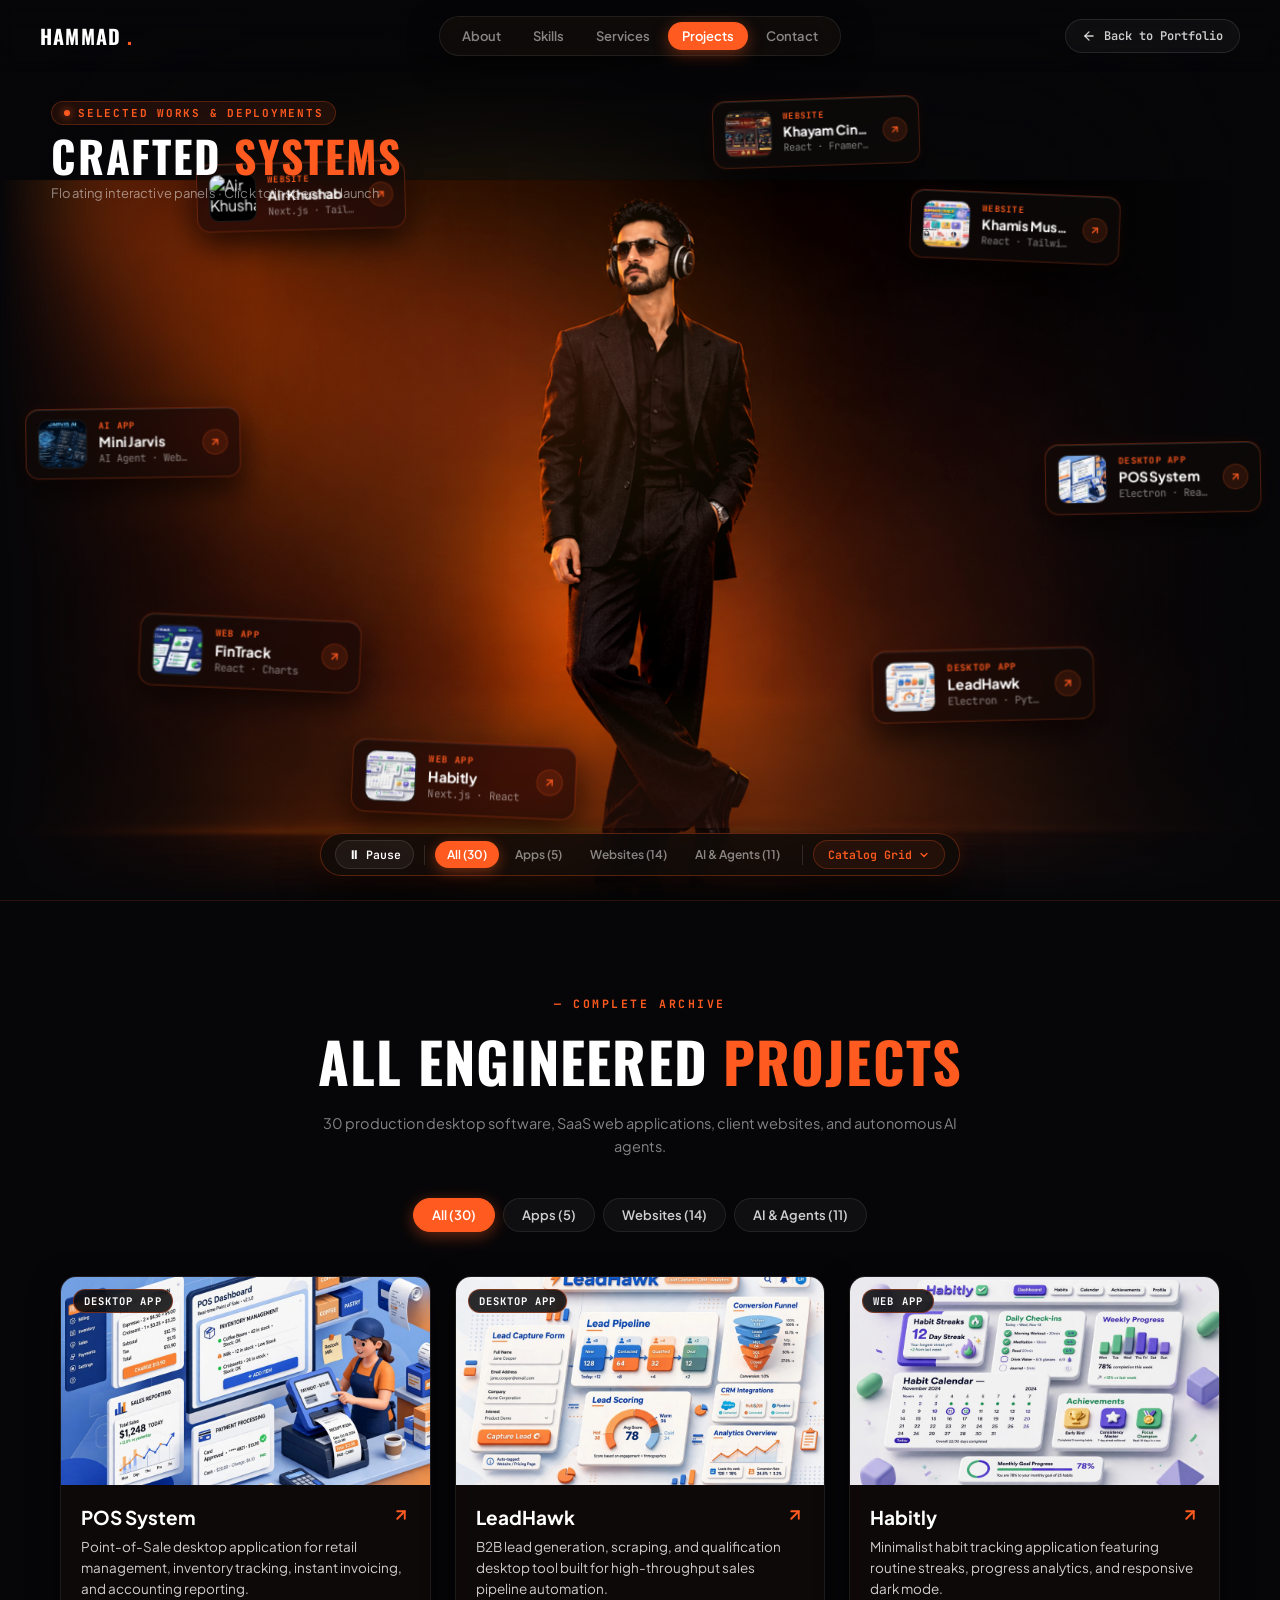
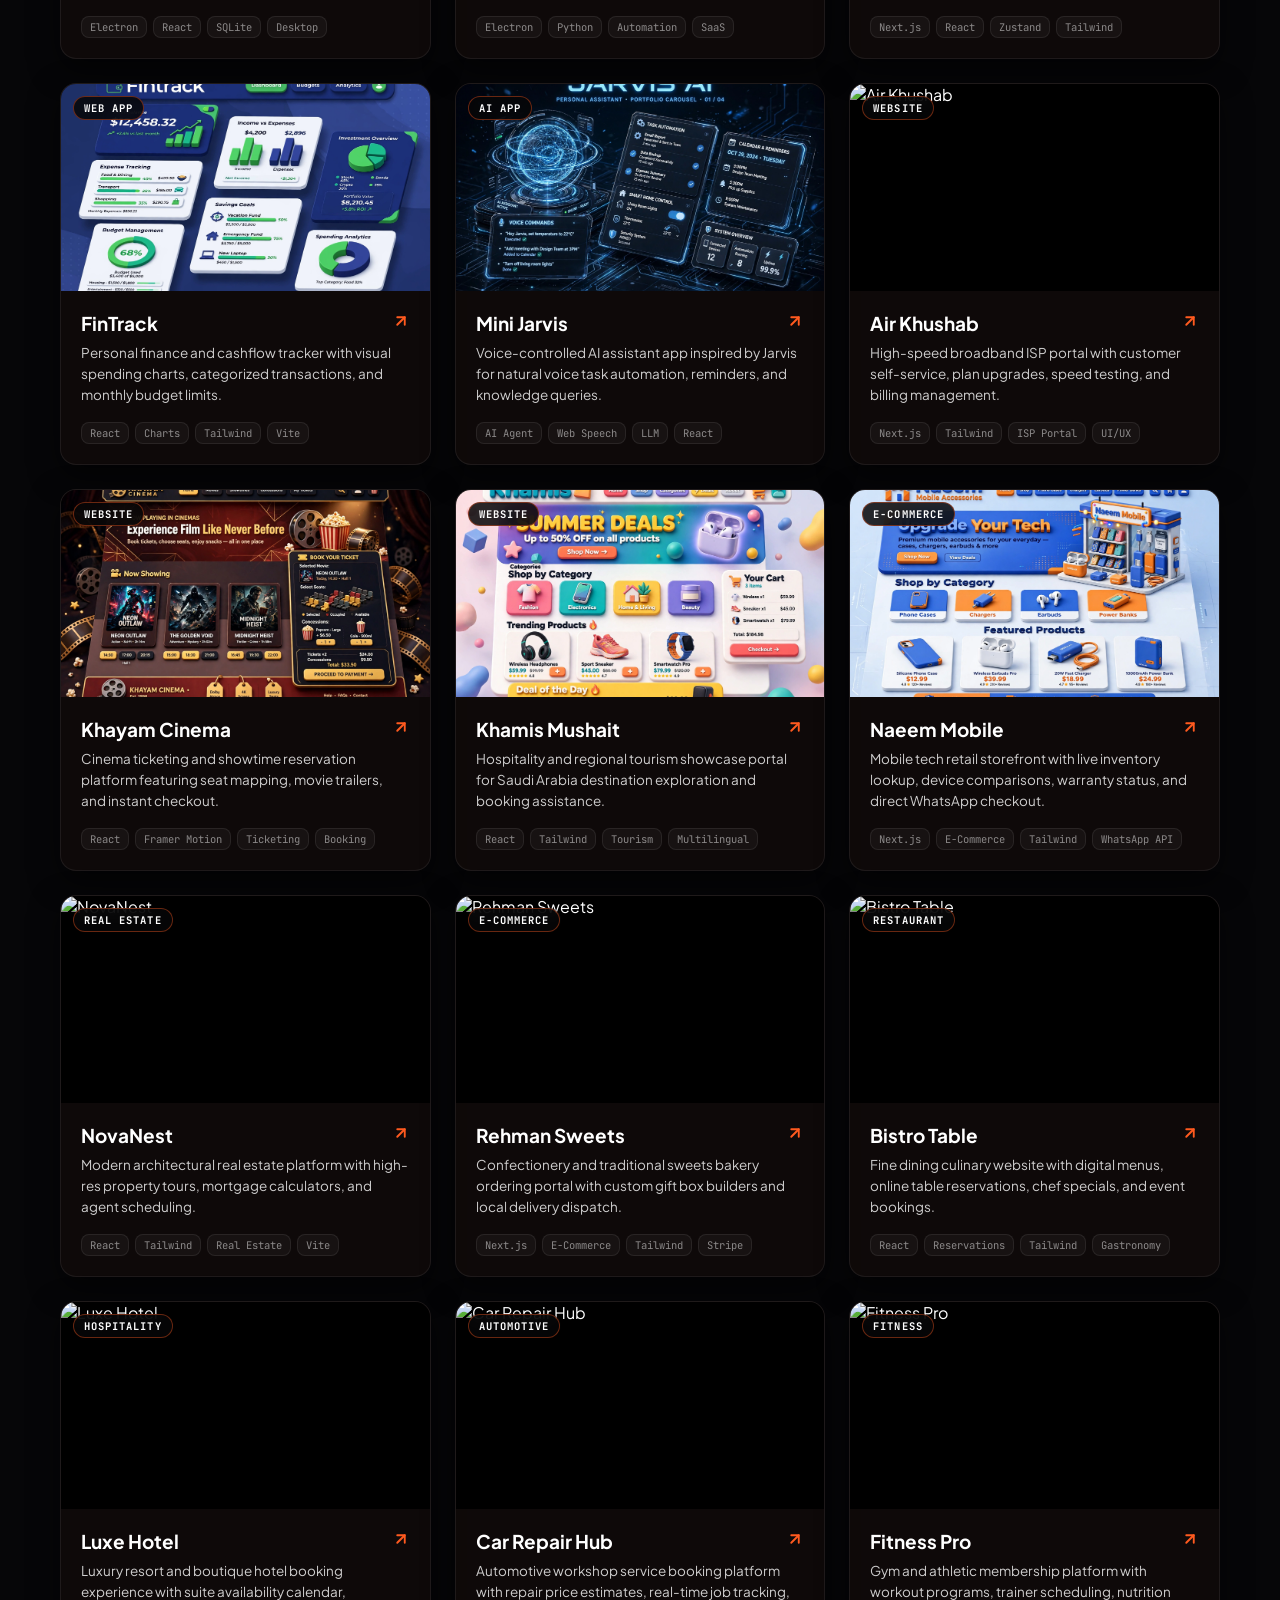
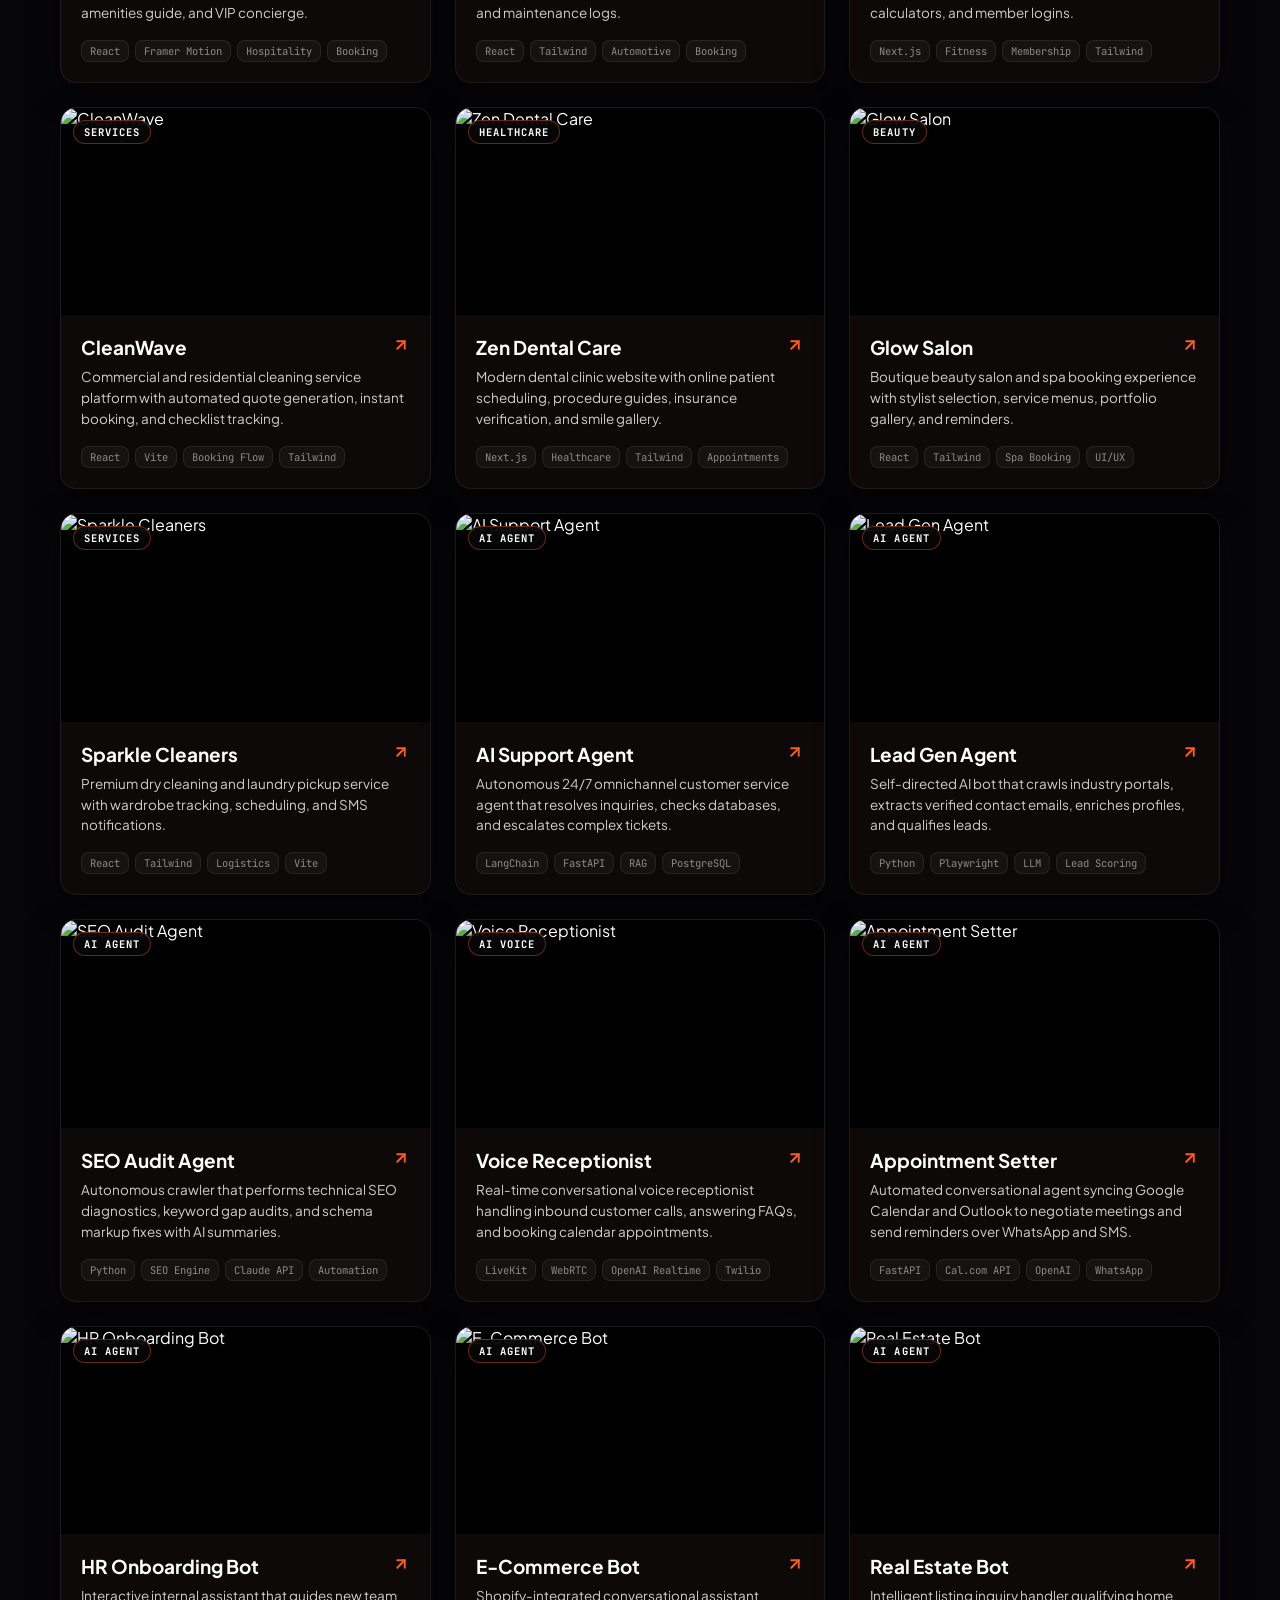
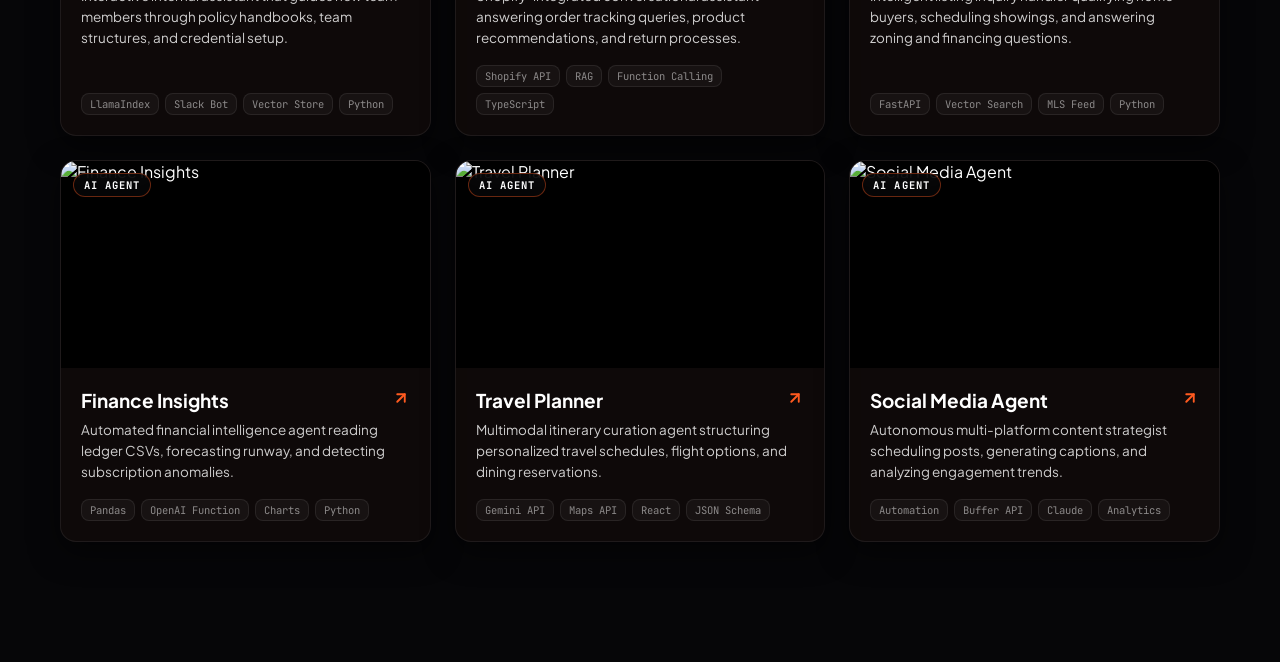
==== projects.html @ 84cc613d "Update project" ====
<!DOCTYPE html>
<html lang="en">
<head>
  <meta charset="utf-8" />
  <meta name="viewport" content="width=device-width, initial-scale=1, viewport-fit=cover" />
  <title>Projects — Hammad Ahmad | Cinematic Showcase</title>
  <meta name="description" content="Explore Hammad Ahmad's software applications, SaaS platforms, and autonomous AI agents orbiting around him in a cinematic interactive space." />
  <meta name="theme-color" content="#060608" />

  <!-- Google Fonts: Oswald (Display), Plus Jakarta Sans (Body), JetBrains Mono (Code/Badges) -->
  <link rel="preconnect" href="https://fonts.googleapis.com" />
  <link rel="preconnect" href="https://fonts.gstatic.com" crossorigin />
  <link href="https://fonts.googleapis.com/css2?family=Oswald:wght@500;600;700&family=Plus+Jakarta+Sans:wght@400;500;600;700&family=JetBrains+Mono:wght@500;600;700&display=swap" rel="stylesheet" />

  <!-- Dedicated Stylesheet -->
  <link rel="stylesheet" href="css/projects-gallery.css" />
</head>
<body>

  <!-- Top Glassmorphic Navigation Bar -->
  <header class="gallery-header" id="site-header">
    <div class="gallery-brand">
      <a href="index.html#hero" class="brand-link">
        Hammad<em>.</em>
      </a>
    </div>

    <nav class="gallery-nav" aria-label="Main Navigation">
      <a href="index.html#about" class="nav-link">About</a>
      <a href="index.html#skills" class="nav-link">Skills</a>
      <a href="index.html#services" class="nav-link">Services</a>
      <a href="projects.html" class="nav-link active">Projects</a>
      <a href="index.html#contact" class="nav-link">Contact</a>
    </nav>

    <div class="header-cta">
      <a href="index.html" class="back-btn">
        <svg width="14" height="14" viewBox="0 0 24 24" fill="none" stroke="currentColor" stroke-width="2.2" stroke-linecap="round" stroke-linejoin="round" aria-hidden="true"><line x1="19" y1="12" x2="5" y2="12"></line><polyline points="12 19 5 12 12 5"></polyline></svg>
        <span>Back to Portfolio</span>
      </a>
    </div>
  </header>

  <!-- ══════════════════════════════════════════════════════════════
       MAIN CINEMATIC HERO: HAMMAD PORTRAIT BACKGROUND & FLOATING GLASS PANELS
       ══════════════════════════════════════════════════════════════ -->
  <main class="cinematic-portrait-stage" id="portraitStage">

    <!-- FULL-PAGE HERO PORTRAIT BACKGROUND LAYER -->
    <div class="portrait-stage-bg" id="portraitStageBg">
      <img
        src="assets/portrait-full.png"
        alt="Hammad Ahmad — Software Engineer & AI Architect"
        class="hero-bg-portrait"
        id="heroBgPortrait"
      />
      <!-- Atmospheric Lighting Layers -->
      <div class="portrait-ambient-glow" aria-hidden="true"></div>
      <div class="portrait-horizon-light" aria-hidden="true"></div>
      <div class="portrait-vignette-edges" aria-hidden="true"></div>
    </div>

    <!-- Minimalist Overhead Title Badge (Framing the upper left, never blocking portrait) -->
    <div class="stage-overlay-title">
      <div class="hero-chip">
        <span class="chip-dot"></span>
        <span>Selected Works &amp; Deployments</span>
      </div>
      <h1 class="hero-main-title">Crafted <em>Systems</em></h1>
      <p class="hero-micro-text">Floating interactive panels · Click to inspect or launch</p>
    </div>

    <!-- FLOATING FUTURISTIC GLASS PANELS FIELD (Positioned around Hammad) -->
    <div class="floating-glass-panels-field" id="panelsField">
      <!-- Injected and orchestrated dynamically by js/projects-gallery.js -->
    </div>

    <!-- Floating Futuristic Bottom Dock Controls -->
    <div class="gallery-dock" role="toolbar" aria-label="Projects showcase controls">
      <!-- Pause / Resume Float Motion -->
      <button class="dock-btn" id="btnPause" type="button" aria-label="Toggle floating animation">
        <span class="dock-btn-icon" id="pauseIcon" aria-hidden="true">⏸</span>
        <span class="dock-btn-label" id="pauseText">Pause</span>
      </button>

      <div class="dock-divider" aria-hidden="true"></div>

      <!-- Category Filter Tabs -->
      <div class="dock-filters" role="tablist">
        <button class="filter-pill active" data-filter="all" role="tab">All (30)</button>
        <button class="filter-pill" data-filter="apps" role="tab">Apps (5)</button>
        <button class="filter-pill" data-filter="web" role="tab">Websites (14)</button>
        <button class="filter-pill" data-filter="ai" role="tab">AI &amp; Agents (11)</button>
      </div>

      <div class="dock-divider" aria-hidden="true"></div>

      <!-- Scroll to Full Archive Button -->
      <a href="#catalogGridSection" class="dock-link-btn" id="btnScrollCatalog" aria-label="View complete catalog">
        <span>Catalog Grid</span>
        <svg width="12" height="12" viewBox="0 0 24 24" fill="none" stroke="currentColor" stroke-width="2.5" stroke-linecap="round" stroke-linejoin="round" aria-hidden="true"><polyline points="6 9 12 15 18 9"></polyline></svg>
      </a>
    </div>

  </main>

  <!-- ══════════════════════════════════════════════════════════════
       COMPREHENSIVE CATALOG ARCHIVE (All 30 Projects Grid)
       ══════════════════════════════════════════════════════════════ -->
  <section class="catalog-grid-section" id="catalogGridSection">
    <div class="catalog-container">
      <div class="catalog-header-wrap">
        <span class="catalog-badge">— COMPLETE ARCHIVE</span>
        <h2 class="catalog-title">All Engineered <em>Projects</em></h2>
        <p class="catalog-sub">30 production desktop software, SaaS web applications, client websites, and autonomous AI agents.</p>
      </div>

      <!-- Quick Filter Pills for the Grid -->
      <div class="grid-filter-bar" role="tablist">
        <button class="grid-filter-pill active" data-grid-filter="all">All (30)</button>
        <button class="grid-filter-pill" data-grid-filter="apps">Apps (5)</button>
        <button class="grid-filter-pill" data-grid-filter="web">Websites (14)</button>
        <button class="grid-filter-pill" data-grid-filter="ai">AI &amp; Agents (11)</button>
      </div>

      <!-- Full 30 Projects Grid Container -->
      <div class="projects-grid" id="projectsGrid">
        <!-- Injected dynamically by js/projects-gallery.js -->
      </div>
    </div>
  </section>

  <!-- ══════════════════════════════════════════════════════════════
       PROJECT INSPECTION MODAL (Glassmorphic Deep View)
       ══════════════════════════════════════════════════════════════ -->
  <div class="project-modal-backdrop" id="modalBackdrop" role="dialog" aria-modal="true" aria-hidden="true">
    <div class="project-modal">
      <button class="modal-close-btn" id="modalClose" aria-label="Close modal">×</button>

      <div class="modal-img-wrap">
        <img src="" alt="" id="modalImg" class="modal-img" />
        <div class="modal-img-overlay"></div>
      </div>

      <div class="modal-body">
        <div class="modal-header-line">
          <span class="modal-tag" id="modalTag">Category</span>
          <div class="modal-tags-list" id="modalTagsList"></div>
        </div>

        <h3 class="modal-title" id="modalTitle">Project Name</h3>
        <p class="modal-desc" id="modalDesc">Detailed description of the project.</p>

        <div class="modal-actions">
          <a href="#" target="_blank" rel="noopener noreferrer" class="modal-link-cta" id="modalCta">
            <span>Launch Live Project</span>
            <svg width="15" height="15" viewBox="0 0 24 24" fill="none" stroke="currentColor" stroke-width="2.5" stroke-linecap="round" stroke-linejoin="round" aria-hidden="true"><line x1="7" y1="17" x2="17" y2="7"></line><polyline points="7 7 17 7 17 17"></polyline></svg>
          </a>
        </div>
      </div>
    </div>
  </div>

  <!-- Dedicated Gallery & Orbit Engine -->
  <script src="js/projects-gallery.js"></script>
</body>
</html>
---- css/projects-gallery.css ----
/* ==========================================================================
   HAMMAD AHMAD — DEDICATED PROJECTS PAGE
   Theme: Pitch Black (#060608) & Burnt Orange Accent (#ff5a1f)
   Hierarchy:
     1. HAMMAD PORTRAIT = MAIN FULL-PAGE CINEMATIC HERO SUBJECT
     2. FLOATING GLASS PANELS = SECONDARY FUTURISTIC UI ELEMENTS
   ========================================================================== */

:root {
  --bg-pitch: #060608;
  --bg-card: rgba(18, 12, 10, 0.72);
  --bg-glass-panel: rgba(14, 10, 8, 0.68);
  --bg-glass-panel-hover: rgba(26, 16, 12, 0.92);

  --accent-orange: #ff5a1f;
  --accent-amber: #f59e0b;
  --accent-glow: rgba(255, 90, 31, 0.4);
  --accent-glow-soft: rgba(255, 90, 31, 0.18);

  --text-primary: #ffffff;
  --text-secondary: rgba(255, 255, 255, 0.8);
  --text-dim: rgba(255, 255, 255, 0.5);

  --font-display: 'Oswald', -apple-system, BlinkMacSystemFont, sans-serif;
  --font-body: 'Plus Jakarta Sans', -apple-system, BlinkMacSystemFont, sans-serif;
  --font-mono: 'JetBrains Mono', monospace;

  --border-glass: rgba(255, 255, 255, 0.08);
  --border-panel: rgba(255, 90, 31, 0.28);
  --border-panel-glow: rgba(255, 90, 31, 0.85);

  --radius-sm: 8px;
  --radius-md: 12px;
  --radius-lg: 16px;
  --radius-pill: 999px;
}

* {
  margin: 0;
  padding: 0;
  box-sizing: border-box;
}

html {
  scroll-behavior: smooth;
  background-color: var(--bg-pitch);
  color: var(--text-primary);
  font-family: var(--font-body);
  -webkit-font-smoothing: antialiased;
}

body {
  width: 100%;
  min-height: 100vh;
  background-color: var(--bg-pitch);
  overflow-x: hidden;
  position: relative;
}

/* Custom Scrollbar */
::-webkit-scrollbar {
  width: 6px;
}
::-webkit-scrollbar-track {
  background: var(--bg-pitch);
}
::-webkit-scrollbar-thumb {
  background: rgba(255, 255, 255, 0.16);
  border-radius: 3px;
}
::-webkit-scrollbar-thumb:hover {
  background: var(--accent-orange);
}

/* ── Top Header Navigation ── */
.gallery-header {
  position: fixed;
  top: 0;
  left: 0;
  right: 0;
  z-index: 100;
  display: grid;
  grid-template-columns: 1fr auto 1fr;
  align-items: center;
  padding: 16px clamp(16px, 4vw, 40px);
  pointer-events: none;
  background: linear-gradient(to bottom, rgba(6, 6, 8, 0.8) 0%, transparent 100%);
  backdrop-filter: blur(8px);
}

.gallery-brand {
  pointer-events: auto;
}

.brand-link {
  font-family: var(--font-display);
  font-size: 20px;
  font-weight: 700;
  letter-spacing: 0.06em;
  text-transform: uppercase;
  color: var(--text-primary);
  text-decoration: none;
  display: inline-flex;
  align-items: center;
  gap: 6px;
  transition: opacity 0.2s ease;
}

.brand-link:hover {
  opacity: 0.85;
}

.brand-link em {
  font-style: normal;
  color: var(--accent-orange);
}

.gallery-nav {
  pointer-events: auto;
  display: inline-flex;
  align-items: center;
  gap: 4px;
  background: rgba(18, 14, 12, 0.72);
  border: 1px solid rgba(255, 255, 255, 0.08);
  border-radius: var(--radius-pill);
  padding: 5px 8px;
  box-shadow: 0 8px 30px rgba(0, 0, 0, 0.5);
  backdrop-filter: blur(14px);
}

.nav-link {
  font-family: var(--font-body);
  font-size: 13px;
  font-weight: 600;
  color: var(--text-dim);
  text-decoration: none;
  padding: 6px 14px;
  border-radius: var(--radius-pill);
  transition: all 0.25s ease;
}

.nav-link:hover {
  color: var(--text-primary);
}

.nav-link.active {
  background: var(--accent-orange);
  color: #ffffff;
  box-shadow: 0 4px 16px rgba(255, 90, 31, 0.4);
}

.header-cta {
  pointer-events: auto;
  display: flex;
  justify-content: flex-end;
}

.back-btn {
  display: inline-flex;
  align-items: center;
  gap: 8px;
  font-family: var(--font-mono);
  font-size: 12px;
  font-weight: 600;
  color: var(--text-secondary);
  text-decoration: none;
  background: rgba(255, 255, 255, 0.04);
  border: 1px solid rgba(255, 255, 255, 0.1);
  padding: 8px 16px;
  border-radius: var(--radius-pill);
  backdrop-filter: blur(10px);
  transition: all 0.25s ease;
}

.back-btn:hover {
  color: #fff;
  border-color: var(--accent-orange);
  background: rgba(255, 90, 31, 0.12);
  box-shadow: 0 0 16px rgba(255, 90, 31, 0.25);
}

/* ==========================================================================
   1. MAIN CINEMATIC HERO STAGE
   ========================================================================== */
.cinematic-portrait-stage {
  position: relative;
  width: 100%;
  height: 100vh;
  min-height: 720px;
  max-height: 1080px;
  overflow: hidden;
  background-color: var(--bg-pitch);
  display: flex;
  align-items: center;
  justify-content: center;
  perspective: 1200px;
}

/* ── Full-Page Hero Portrait Background Layer ── */
.portrait-stage-bg {
  position: absolute;
  inset: 0;
  z-index: 1;
  pointer-events: none;
  display: flex;
  align-items: center;
  justify-content: center;
}

.hero-bg-portrait {
  width: 100%;
  height: 100%;
  object-fit: contain;
  object-position: center bottom;
  display: block;
  filter: contrast(1.08) brightness(1.02);
  transform: translateZ(0);
  transition: transform 0.4s ease-out;
  user-select: none;
  -webkit-user-drag: none;
}

/* ── Atmospheric Rim Lighting & Ambient Atmosphere ── */
.portrait-ambient-glow {
  position: absolute;
  top: 40%;
  left: 36%;
  width: min(850px, 60vw);
  height: min(650px, 60vh);
  transform: translate(-50%, -50%);
  background: radial-gradient(ellipse at center, rgba(255, 90, 31, 0.24) 0%, rgba(245, 158, 11, 0.08) 45%, transparent 75%);
  pointer-events: none;
  z-index: 2;
  filter: blur(40px);
}

.portrait-horizon-light {
  position: absolute;
  bottom: 8%;
  left: 0;
  right: 0;
  height: 140px;
  background: radial-gradient(ellipse at 50% 100%, rgba(255, 90, 31, 0.25) 0%, rgba(245, 158, 11, 0.05) 50%, transparent 75%);
  pointer-events: none;
  z-index: 2;
}

.portrait-vignette-edges {
  position: absolute;
  inset: 0;
  /* Seamless feathered fade along outer edges into pure black */
  background:
    linear-gradient(to right, #060608 0%, rgba(6, 6, 8, 0.2) 20%, transparent 40%, transparent 60%, rgba(6, 6, 8, 0.2) 80%, #060608 100%),
    linear-gradient(to bottom, rgba(6, 6, 8, 0.8) 0%, transparent 18%, transparent 78%, #060608 100%);
  pointer-events: none;
  z-index: 3;
}

/* ── Subtle Upper Overlay Title (Framed neatly in upper left) ── */
.stage-overlay-title {
  position: absolute;
  top: clamp(80px, 11vh, 105px);
  left: clamp(24px, 4vw, 60px);
  z-index: 15;
  pointer-events: none;
  max-width: 420px;
}

.hero-chip {
  display: inline-flex;
  align-items: center;
  gap: 8px;
  font-family: var(--font-mono);
  font-size: 11px;
  font-weight: 700;
  letter-spacing: 0.16em;
  text-transform: uppercase;
  color: var(--accent-orange);
  background: rgba(255, 90, 31, 0.1);
  border: 1px solid rgba(255, 90, 31, 0.24);
  padding: 4px 12px;
  border-radius: var(--radius-pill);
  margin-bottom: 8px;
}

.chip-dot {
  width: 6px;
  height: 6px;
  border-radius: 50%;
  background-color: var(--accent-orange);
  box-shadow: 0 0 8px var(--accent-orange);
  animation: pulse-dot 2s infinite ease-in-out;
}

@keyframes pulse-dot {
  0%, 100% { opacity: 1; transform: scale(1); }
  50% { opacity: 0.4; transform: scale(0.75); }
}

.hero-main-title {
  font-family: var(--font-display);
  font-size: clamp(28px, 3.4vw, 44px);
  font-weight: 700;
  letter-spacing: 0.04em;
  text-transform: uppercase;
  color: #ffffff;
  line-height: 1.05;
}

.hero-main-title em {
  font-style: normal;
  color: var(--accent-orange);
}

.hero-micro-text {
  font-family: var(--font-body);
  font-size: 13px;
  color: var(--text-dim);
  margin-top: 6px;
  letter-spacing: 0.01em;
}

/* ==========================================================================
   2. FLOATING FUTURISTIC GLASS PANELS FIELD
   ========================================================================== */
.floating-glass-panels-field {
  position: absolute;
  inset: 0;
  z-index: 10;
  pointer-events: none; /* individual panels have pointer-events: auto */
}

/* ── Individual Floating Futuristic Glass Panel ── */
.floating-glass-panel {
  position: absolute;
  pointer-events: auto;
  width: clamp(220px, 17vw, 270px);
  min-height: 72px;
  background: var(--bg-glass-panel);
  backdrop-filter: blur(14px) saturate(180%);
  -webkit-backdrop-filter: blur(14px) saturate(180%);
  border: 1px solid var(--border-panel);
  border-radius: 14px;
  padding: 9px 12px;
  display: flex;
  align-items: center;
  gap: 12px;
  cursor: pointer;
  text-decoration: none;
  color: inherit;
  box-shadow:
    0 12px 32px rgba(0, 0, 0, 0.7),
    0 0 16px rgba(255, 90, 31, 0.08),
    inset 0 1px 0 rgba(255, 255, 255, 0.1);
  transform-origin: center center;
  will-change: transform, opacity, box-shadow;
  transition:
    border-color 0.3s ease,
    box-shadow 0.3s ease,
    background-color 0.3s ease;
}

/* Panel Hover State */
.floating-glass-panel:hover,
.floating-glass-panel.is-active-inspect {
  background: var(--bg-glass-panel-hover);
  border-color: var(--border-panel-glow);
  box-shadow:
    0 18px 45px rgba(0, 0, 0, 0.85),
    0 0 28px rgba(255, 90, 31, 0.4),
    inset 0 1px 0 rgba(255, 255, 255, 0.2);
  z-index: 60 !important;
}

/* Mini Thumbnail Preview */
.panel-thumb-wrap {
  width: 50px;
  height: 50px;
  border-radius: 10px;
  overflow: hidden;
  flex-shrink: 0;
  background: #000000;
  border: 1px solid rgba(255, 255, 255, 0.1);
  position: relative;
}

.panel-thumb-img {
  width: 100%;
  height: 100%;
  object-fit: cover;
  display: block;
  transition: transform 0.35s ease;
}

.floating-glass-panel:hover .panel-thumb-img {
  transform: scale(1.08);
}

/* Panel Text Details */
.panel-details {
  flex: 1;
  min-width: 0;
  display: flex;
  flex-direction: column;
  gap: 2px;
}

.panel-cat-badge {
  font-family: var(--font-mono);
  font-size: 9px;
  font-weight: 700;
  letter-spacing: 0.14em;
  text-transform: uppercase;
  color: var(--accent-orange);
  line-height: 1.1;
}

.panel-title {
  font-family: var(--font-body);
  font-size: 14px;
  font-weight: 700;
  color: #ffffff;
  letter-spacing: -0.01em;
  white-space: nowrap;
  overflow: hidden;
  text-overflow: ellipsis;
  line-height: 1.25;
}

.panel-snippet {
  font-family: var(--font-mono);
  font-size: 10.5px;
  color: var(--text-dim);
  white-space: nowrap;
  overflow: hidden;
  text-overflow: ellipsis;
  line-height: 1.2;
}

/* Panel Launch Arrow */
.panel-arrow-btn {
  width: 26px;
  height: 26px;
  border-radius: 50%;
  background: rgba(255, 90, 31, 0.12);
  border: 1px solid rgba(255, 90, 31, 0.22);
  display: flex;
  align-items: center;
  justify-content: center;
  color: var(--accent-orange);
  flex-shrink: 0;
  transition: all 0.25s ease;
}

.floating-glass-panel:hover .panel-arrow-btn {
  background: var(--accent-orange);
  color: #ffffff;
  border-color: var(--accent-orange);
  transform: translate(2px, -2px);
  box-shadow: 0 0 10px rgba(255, 90, 31, 0.5);
}

/* ==========================================================================
   3. FLOATING FUTURISTIC BOTTOM DOCK
   ========================================================================== */
.gallery-dock {
  position: absolute;
  bottom: 24px;
  left: 50%;
  transform: translateX(-50%);
  z-index: 40;
  display: flex;
  align-items: center;
  gap: 10px;
  padding: 6px 14px;
  background: rgba(16, 11, 9, 0.82);
  border: 1px solid rgba(255, 90, 31, 0.3);
  border-radius: var(--radius-pill);
  box-shadow:
    0 16px 40px rgba(0, 0, 0, 0.8),
    0 0 20px rgba(255, 90, 31, 0.15);
  backdrop-filter: blur(18px);
  -webkit-backdrop-filter: blur(18px);
  max-width: 95vw;
}

.dock-btn {
  display: inline-flex;
  align-items: center;
  gap: 6px;
  background: rgba(255, 255, 255, 0.05);
  border: 1px solid rgba(255, 255, 255, 0.1);
  color: var(--text-primary);
  font-family: var(--font-mono);
  font-size: 11.5px;
  font-weight: 600;
  padding: 6px 12px;
  border-radius: var(--radius-pill);
  cursor: pointer;
  transition: all 0.2s ease;
}

.dock-btn:hover {
  background: rgba(255, 90, 31, 0.15);
  border-color: var(--accent-orange);
  color: #fff;
}

.dock-btn-icon {
  font-size: 12px;
  line-height: 1;
}

.dock-divider {
  width: 1px;
  height: 20px;
  background: rgba(255, 255, 255, 0.12);
}

.dock-filters {
  display: flex;
  align-items: center;
  gap: 4px;
}

.filter-pill {
  font-family: var(--font-body);
  font-size: 12px;
  font-weight: 600;
  color: var(--text-dim);
  background: transparent;
  border: none;
  padding: 6px 12px;
  border-radius: var(--radius-pill);
  cursor: pointer;
  transition: all 0.2s ease;
  white-space: nowrap;
}

.filter-pill:hover {
  color: #fff;
}

.filter-pill.active {
  background: var(--accent-orange);
  color: #fff;
  box-shadow: 0 4px 14px rgba(255, 90, 31, 0.4);
}

.dock-link-btn {
  display: inline-flex;
  align-items: center;
  gap: 6px;
  font-family: var(--font-mono);
  font-size: 11.5px;
  font-weight: 600;
  color: var(--accent-orange);
  text-decoration: none;
  background: rgba(255, 90, 31, 0.08);
  border: 1px solid rgba(255, 90, 31, 0.25);
  padding: 6px 14px;
  border-radius: var(--radius-pill);
  transition: all 0.2s ease;
  white-space: nowrap;
}

.dock-link-btn:hover {
  background: var(--accent-orange);
  color: #ffffff;
  box-shadow: 0 0 16px rgba(255, 90, 31, 0.4);
}

/* ==========================================================================
   4. COMPREHENSIVE CATALOG ARCHIVE (All 30 Projects Grid)
   ========================================================================== */
.catalog-grid-section {
  position: relative;
  width: 100%;
  background: #060608;
  padding: 90px clamp(16px, 5vw, 60px) 120px;
  border-top: 1px solid rgba(255, 90, 31, 0.15);
  z-index: 5;
}

.catalog-container {
  max-width: 1380px;
  margin: 0 auto;
}

.catalog-header-wrap {
  text-align: center;
  margin-bottom: 40px;
}

.catalog-badge {
  font-family: var(--font-mono);
  font-size: 11.5px;
  font-weight: 700;
  letter-spacing: 0.22em;
  text-transform: uppercase;
  color: var(--accent-orange);
  display: inline-block;
  margin-bottom: 8px;
}

.catalog-title {
  font-family: var(--font-display);
  font-size: clamp(34px, 4.5vw, 56px);
  font-weight: 700;
  letter-spacing: 0.02em;
  text-transform: uppercase;
  color: #fff;
}

.catalog-title em {
  font-style: normal;
  color: var(--accent-orange);
}

.catalog-sub {
  font-family: var(--font-body);
  font-size: 14.5px;
  color: var(--text-dim);
  max-width: 640px;
  margin: 10px auto 0;
  line-height: 1.6;
}

/* Grid Filter Bar */
.grid-filter-bar {
  display: flex;
  justify-content: center;
  align-items: center;
  gap: 8px;
  margin-bottom: 44px;
  flex-wrap: wrap;
}

.grid-filter-pill {
  font-family: var(--font-body);
  font-size: 13px;
  font-weight: 600;
  color: var(--text-secondary);
  background: rgba(255, 255, 255, 0.04);
  border: 1px solid rgba(255, 255, 255, 0.08);
  padding: 8px 18px;
  border-radius: var(--radius-pill);
  cursor: pointer;
  transition: all 0.2s ease;
}

.grid-filter-pill:hover {
  color: #fff;
  border-color: rgba(255, 90, 31, 0.35);
  background: rgba(255, 90, 31, 0.08);
}

.grid-filter-pill.active {
  background: var(--accent-orange);
  color: #fff;
  border-color: var(--accent-orange);
  box-shadow: 0 4px 16px rgba(255, 90, 31, 0.4);
}

/* ── 30 Projects Grid Container ── */
.projects-grid {
  display: grid;
  grid-template-columns: repeat(auto-fill, minmax(320px, 1fr));
  gap: 24px;
}

/* Grid Item Card */
.grid-item-card {
  background: var(--bg-card);
  border: 1px solid rgba(255, 255, 255, 0.07);
  border-radius: var(--radius-lg);
  overflow: hidden;
  display: flex;
  flex-direction: column;
  transition: all 0.3s cubic-bezier(0.16, 1, 0.3, 1);
  box-shadow: 0 10px 30px rgba(0, 0, 0, 0.5);
  cursor: pointer;
}

.grid-item-card:hover {
  transform: translateY(-6px);
  border-color: var(--accent-orange);
  box-shadow: 0 18px 45px rgba(0, 0, 0, 0.7), 0 0 25px rgba(255, 90, 31, 0.2);
}

.card-img-wrap {
  width: 100%;
  aspect-ratio: 16 / 9;
  position: relative;
  overflow: hidden;
  background: #000;
}

.card-img {
  width: 100%;
  height: 100%;
  object-fit: cover;
  display: block;
  transition: transform 0.4s ease;
}

.grid-item-card:hover .card-img {
  transform: scale(1.05);
}

.card-overlay-badge {
  position: absolute;
  top: 12px;
  left: 12px;
  font-family: var(--font-mono);
  font-size: 10.5px;
  font-weight: 700;
  letter-spacing: 0.1em;
  text-transform: uppercase;
  color: #fff;
  background: rgba(6, 6, 8, 0.85);
  border: 1px solid rgba(255, 90, 31, 0.4);
  padding: 4px 10px;
  border-radius: var(--radius-pill);
  backdrop-filter: blur(8px);
}

.card-content {
  padding: 20px;
  display: flex;
  flex-direction: column;
  flex: 1;
}

.card-title-line {
  display: flex;
  align-items: center;
  justify-content: space-between;
  gap: 12px;
  margin-bottom: 8px;
}

.card-title {
  font-family: var(--font-body);
  font-size: 19px;
  font-weight: 700;
  color: #fff;
}

.card-arrow-icon {
  color: var(--accent-orange);
  transition: transform 0.2s ease;
  flex-shrink: 0;
}

.grid-item-card:hover .card-arrow-icon {
  transform: translate(3px, -3px);
}

.card-desc {
  font-family: var(--font-body);
  font-size: 13.5px;
  line-height: 1.55;
  color: var(--text-secondary);
  margin-bottom: 16px;
  flex: 1;
}

.card-tags {
  display: flex;
  flex-wrap: wrap;
  gap: 6px;
  margin-top: auto;
}

.card-tag {
  font-family: var(--font-mono);
  font-size: 10.5px;
  color: var(--text-dim);
  background: rgba(255, 255, 255, 0.04);
  border: 1px solid rgba(255, 255, 255, 0.08);
  padding: 3px 8px;
  border-radius: var(--radius-sm);
}

/* ==========================================================================
   5. PROJECT INSPECTION MODAL
   ========================================================================== */
.project-modal-backdrop {
  position: fixed;
  inset: 0;
  background: rgba(6, 6, 8, 0.85);
  backdrop-filter: blur(16px);
  -webkit-backdrop-filter: blur(16px);
  z-index: 200;
  display: flex;
  align-items: center;
  justify-content: center;
  padding: 20px;
  opacity: 0;
  pointer-events: none;
  transition: opacity 0.3s ease;
}

.project-modal-backdrop.is-open {
  opacity: 1;
  pointer-events: auto;
}

.project-modal {
  position: relative;
  background: rgba(20, 14, 11, 0.95);
  border: 1px solid var(--border-panel);
  border-radius: var(--radius-lg);
  max-width: 620px;
  width: 100%;
  max-height: 90vh;
  overflow-y: auto;
  box-shadow: 0 24px 60px rgba(0, 0, 0, 0.9), 0 0 40px rgba(255, 90, 31, 0.25);
  transform: scale(0.94);
  transition: transform 0.3s cubic-bezier(0.16, 1, 0.3, 1);
}

.project-modal-backdrop.is-open .project-modal {
  transform: scale(1);
}

.modal-close-btn {
  position: absolute;
  top: 14px;
  right: 14px;
  width: 32px;
  height: 32px;
  border-radius: 50%;
  background: rgba(255, 255, 255, 0.08);
  border: 1px solid rgba(255, 255, 255, 0.12);
  color: #fff;
  font-size: 20px;
  display: flex;
  align-items: center;
  justify-content: center;
  cursor: pointer;
  z-index: 10;
  transition: all 0.2s ease;
}

.modal-close-btn:hover {
  background: var(--accent-orange);
  border-color: var(--accent-orange);
}

.modal-img-wrap {
  width: 100%;
  aspect-ratio: 16 / 9;
  position: relative;
  background: #000;
  overflow: hidden;
}

.modal-img {
  width: 100%;
  height: 100%;
  object-fit: cover;
}

.modal-img-overlay {
  position: absolute;
  inset: 0;
  background: linear-gradient(to top, rgba(20, 14, 11, 0.9) 0%, transparent 60%);
}

.modal-body {
  padding: 24px;
}

.modal-header-line {
  display: flex;
  align-items: center;
  justify-content: space-between;
  margin-bottom: 10px;
  flex-wrap: wrap;
  gap: 8px;
}

.modal-tag {
  font-family: var(--font-mono);
  font-size: 11px;
  font-weight: 700;
  letter-spacing: 0.14em;
  text-transform: uppercase;
  color: var(--accent-orange);
  background: rgba(255, 90, 31, 0.12);
  border: 1px solid rgba(255, 90, 31, 0.3);
  padding: 4px 10px;
  border-radius: var(--radius-pill);
}

.modal-tags-list {
  display: flex;
  gap: 6px;
  flex-wrap: wrap;
}

.modal-title {
  font-family: var(--font-display);
  font-size: 28px;
  font-weight: 700;
  text-transform: uppercase;
  letter-spacing: 0.02em;
  color: #fff;
  margin-bottom: 12px;
}

.modal-desc {
  font-family: var(--font-body);
  font-size: 14.5px;
  color: var(--text-secondary);
  line-height: 1.6;
  margin-bottom: 24px;
}

.modal-actions {
  display: flex;
  gap: 12px;
}

.modal-link-cta {
  display: inline-flex;
  align-items: center;
  gap: 8px;
  font-family: var(--font-mono);
  font-size: 13px;
  font-weight: 700;
  text-decoration: none;
  background: var(--accent-orange);
  color: #ffffff;
  padding: 12px 24px;
  border-radius: var(--radius-pill);
  box-shadow: 0 6px 20px rgba(255, 90, 31, 0.4);
  transition: all 0.25s ease;
}

.modal-link-cta:hover {
  background: #ff723f;
  transform: translateY(-2px);
  box-shadow: 0 10px 28px rgba(255, 90, 31, 0.6);
}

/* ==========================================================================
   6. RESPONSIVE DESIGN
   ========================================================================== */
@media (max-width: 1024px) {
  .stage-overlay-title {
    top: 75px;
    left: 20px;
    max-width: 320px;
  }
  .floating-glass-panel {
    width: 220px;
    padding: 8px 10px;
    gap: 10px;
  }
  .panel-thumb-wrap {
    width: 44px;
    height: 44px;
  }
  .panel-title {
    font-size: 13px;
  }
}

@media (max-width: 768px) {
  .gallery-header {
    grid-template-columns: 1fr auto;
    padding: 12px 16px;
  }
  .gallery-nav {
    display: none; /* Keep clean on small mobile */
  }
  .stage-overlay-title {
    top: 65px;
    left: 16px;
    max-width: 280px;
  }
  .hero-main-title {
    font-size: 24px;
  }
  .hero-micro-text {
    display: none;
  }
  .gallery-dock {
    bottom: 16px;
    padding: 5px 10px;
  }
  .filter-pill {
    padding: 5px 8px;
    font-size: 11px;
  }
  .dock-btn {
    padding: 5px 8px;
    font-size: 11px;
  }
  .floating-glass-panel {
    width: 195px;
    padding: 7px 9px;
    gap: 8px;
    min-height: 60px;
  }
  .panel-thumb-wrap {
    width: 40px;
    height: 40px;
  }
  .panel-title {
    font-size: 12px;
  }
  .panel-snippet {
    display: none;
  }
  .projects-grid {
    grid-template-columns: 1fr;
  }
}
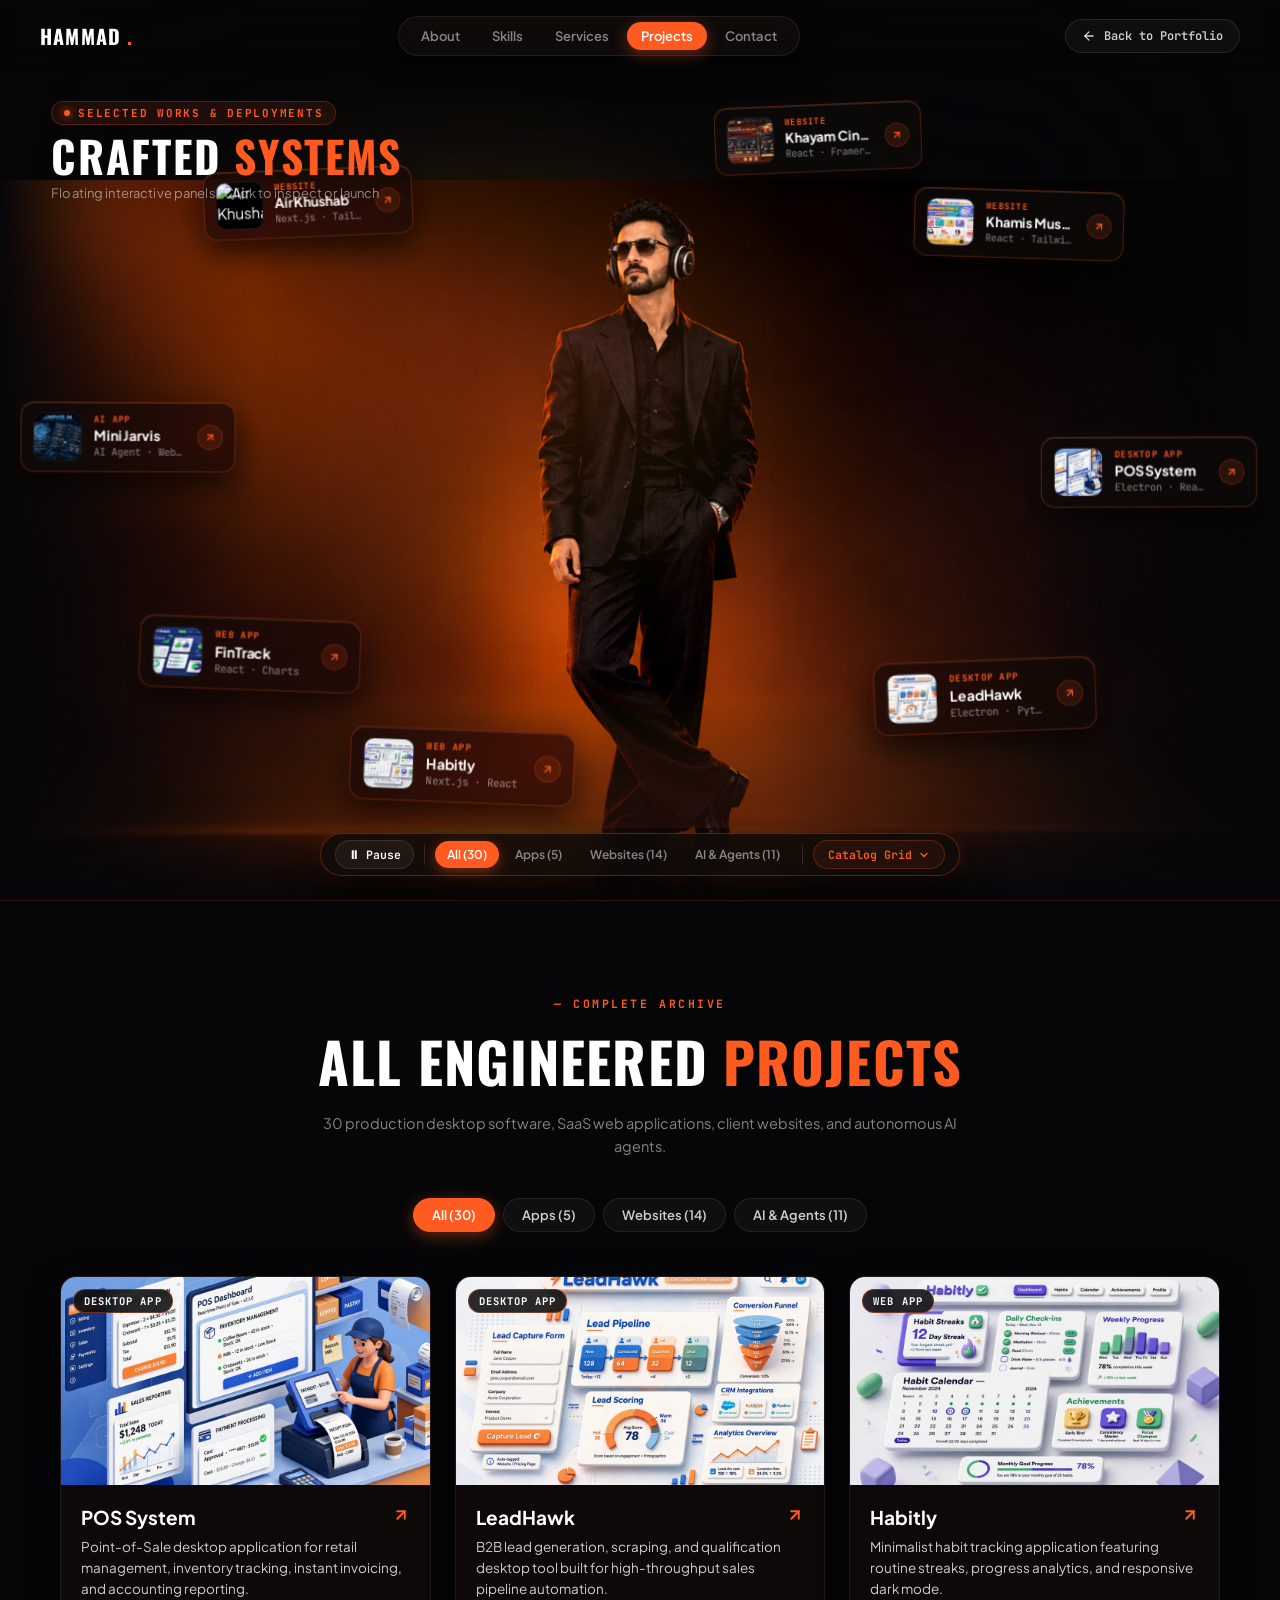
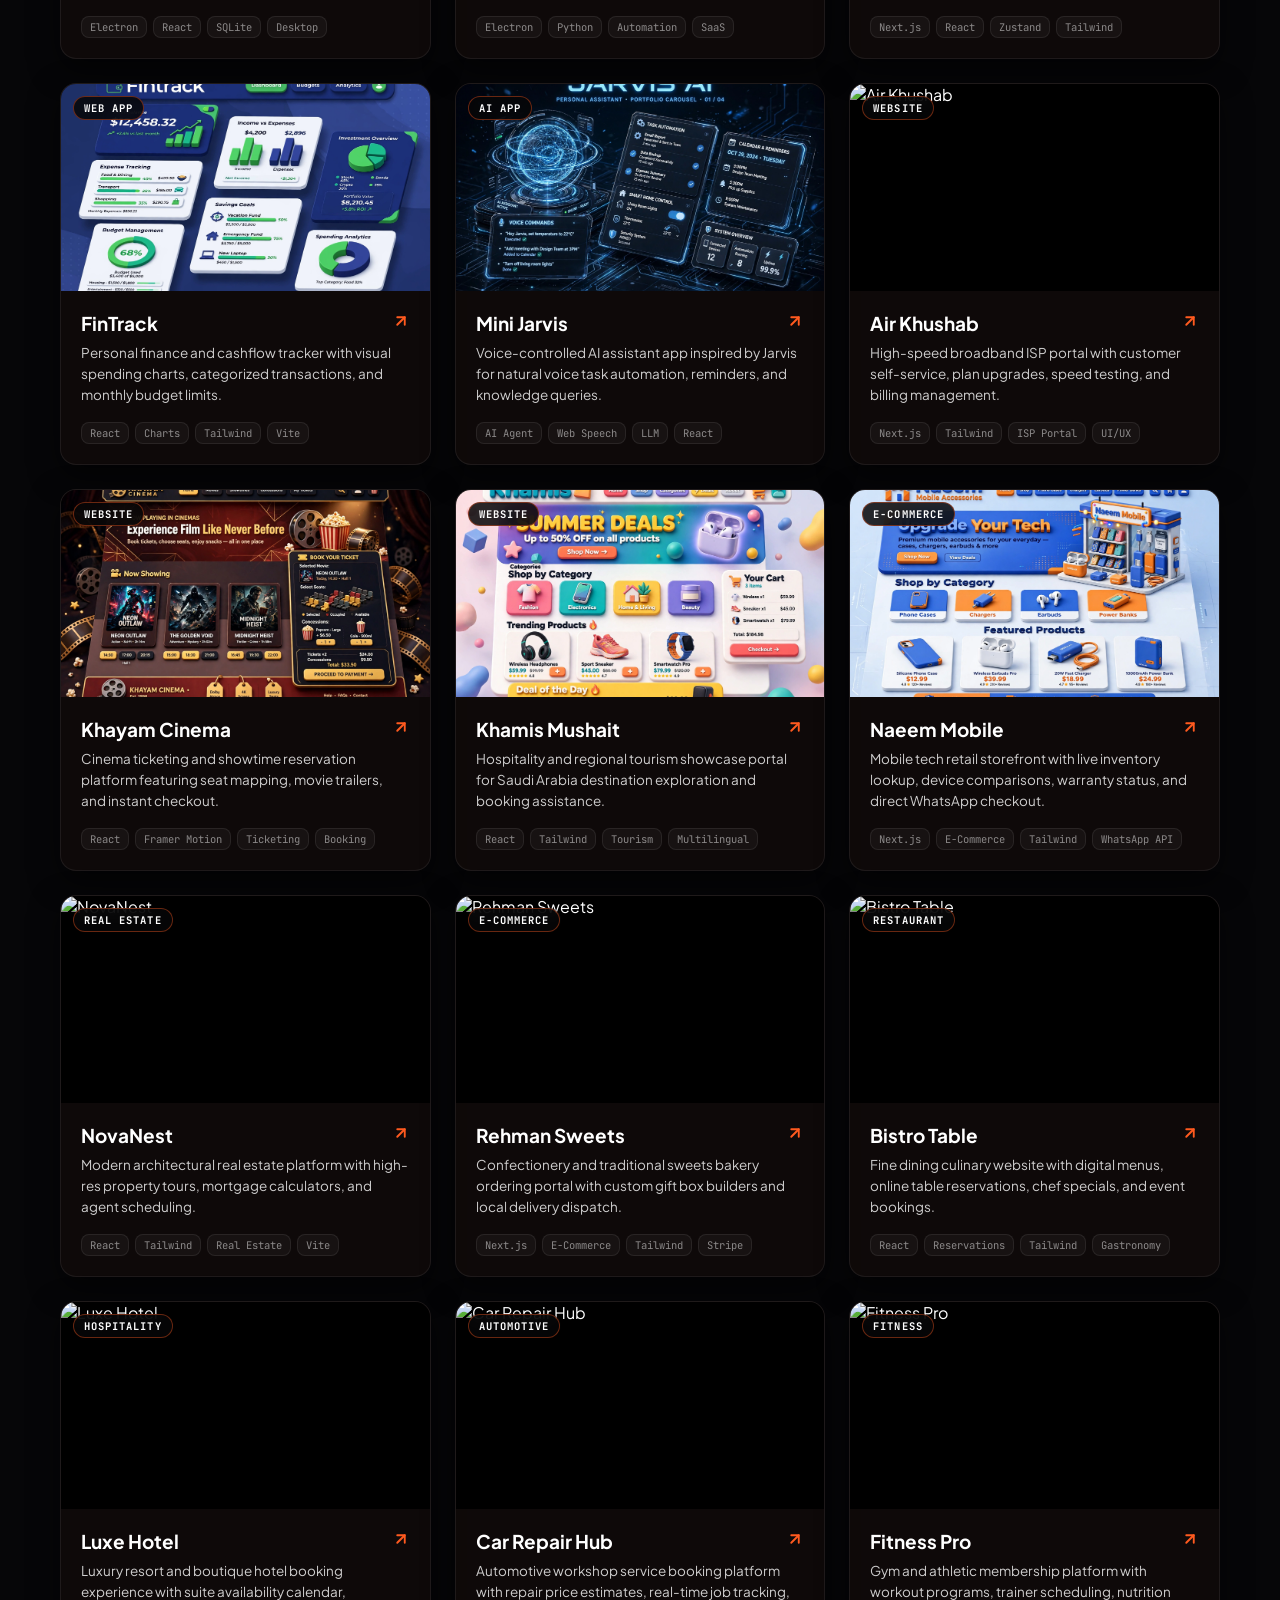
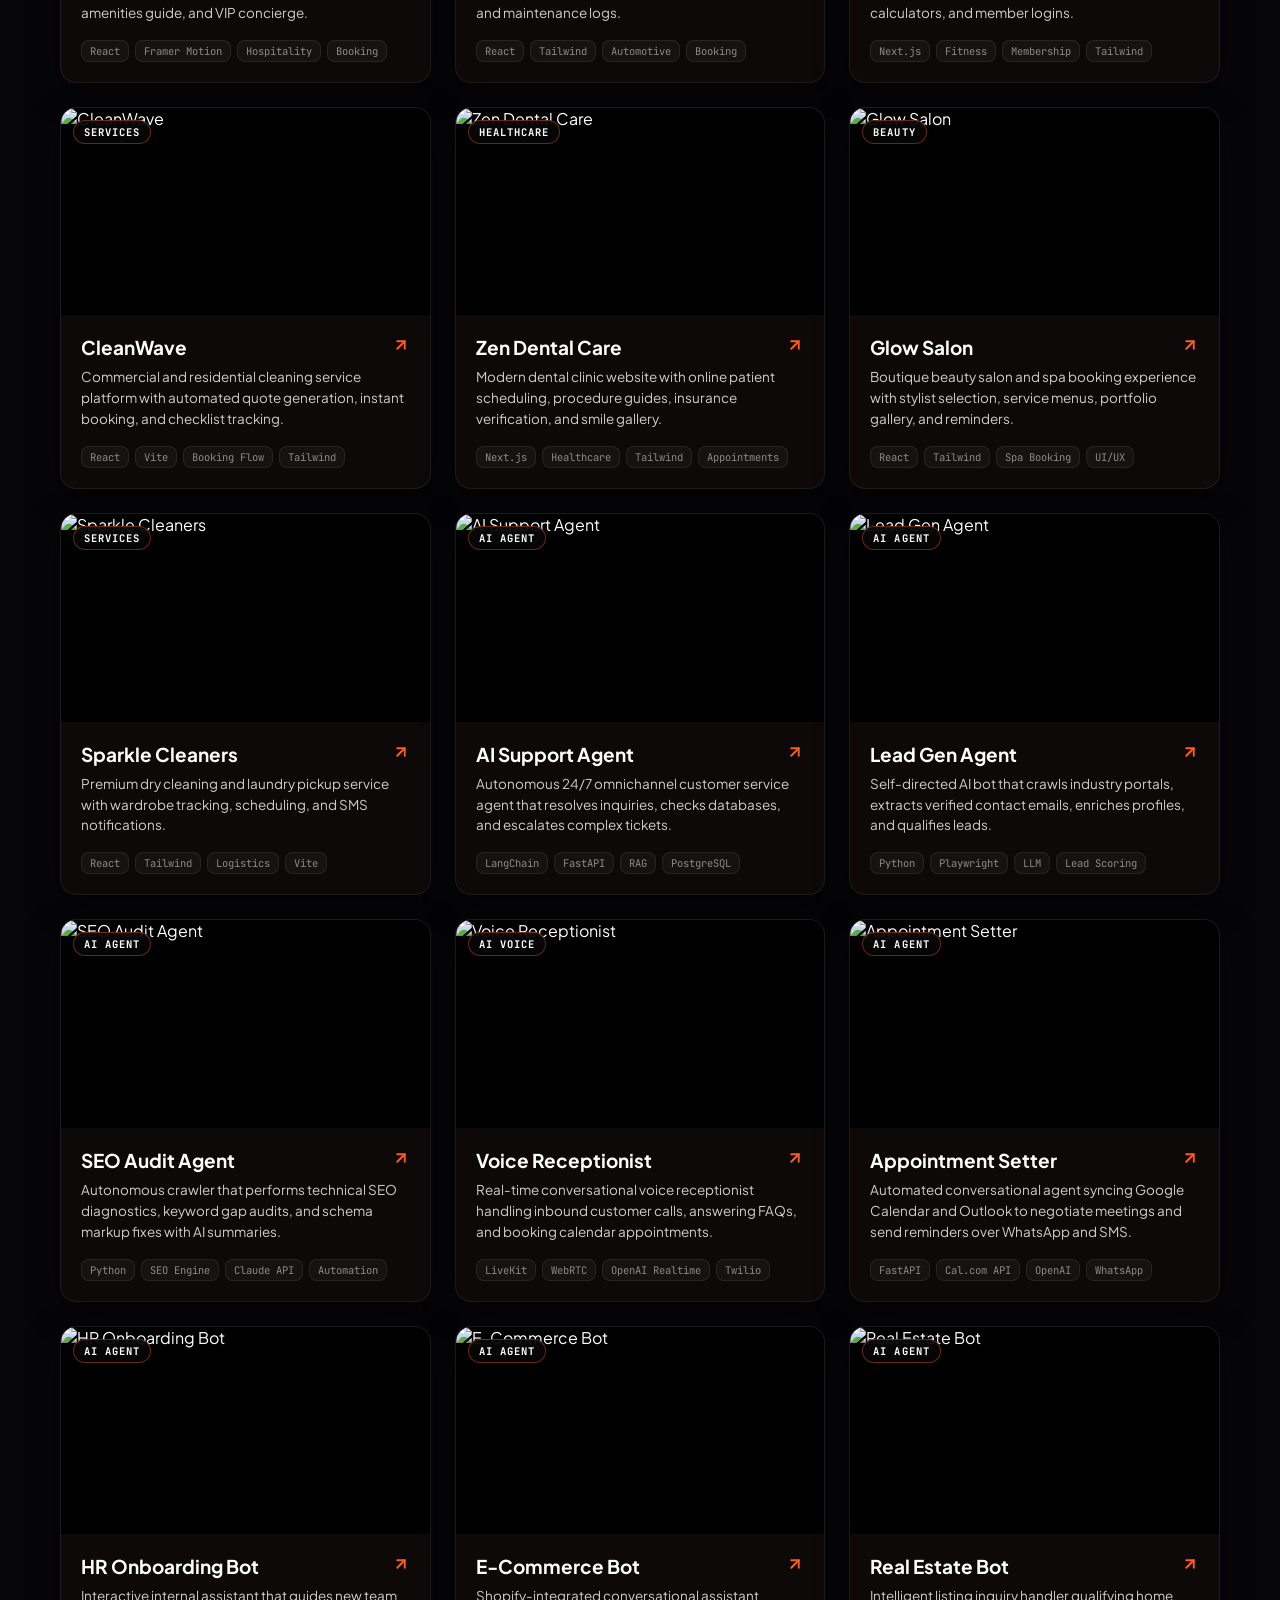
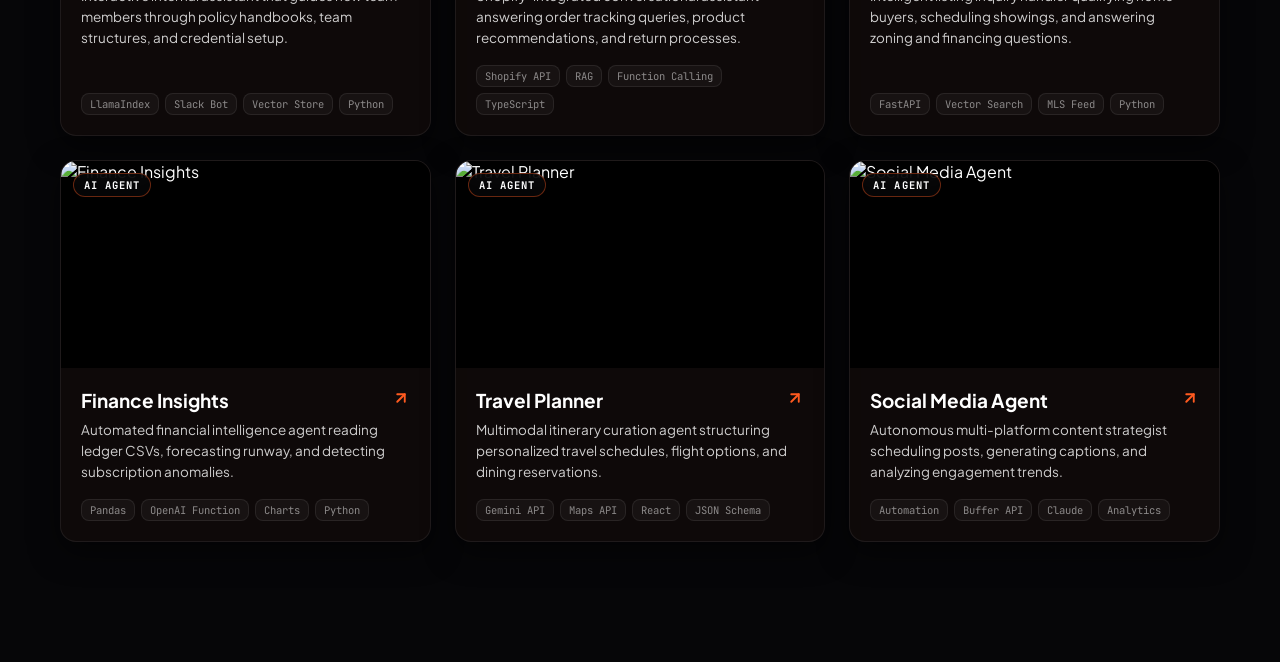
==== commit 087b0807: "Updated website" ====
--- a/projects.html
+++ b/projects.html
@@ -25,7 +25,10 @@
       </a>
     </div>
 
-    <nav class="gallery-nav" aria-label="Main Navigation">
+    <button class="menu-toggle" type="button" aria-label="Open navigation menu" aria-expanded="false" aria-controls="gallery-navigation">
+      <span></span><span></span><span></span>
+    </button>
+    <nav class="gallery-nav" id="gallery-navigation" aria-label="Main Navigation">
       <a href="index.html#about" class="nav-link">About</a>
       <a href="index.html#skills" class="nav-link">Skills</a>
       <a href="index.html#services" class="nav-link">Services</a>
@@ -162,6 +165,7 @@
   </div>
 
   <!-- Dedicated Gallery & Orbit Engine -->
+  <script src="js/responsive-nav.js"></script>
   <script src="js/projects-gallery.js"></script>
 </body>
 </html>
--- a/css/projects-gallery.css
+++ b/css/projects-gallery.css
@@ -1020,3 +1020,47 @@
     grid-template-columns: 1fr;
   }
 }
+
+
+
+.gallery-header .menu-toggle {
+  width:46px; height:46px; align-items:center; justify-content:center; flex-direction:column; gap:5px;
+  border:1px solid rgba(255,255,255,.2); border-radius:14px;
+  background:rgba(15,12,14,.72); color:#fff; cursor:pointer;
+  -webkit-backdrop-filter:blur(16px); backdrop-filter:blur(16px);
+  box-shadow:0 8px 24px rgba(0,0,0,.22);
+  transition:background .2s ease,border-color .2s ease,transform .2s ease;
+}
+.gallery-header .menu-toggle:hover { background:rgba(255,90,31,.18); border-color:rgba(255,122,70,.55); }
+.gallery-header .menu-toggle span { display:block; width:19px; height:2px; border-radius:4px; background:#fff; transition:transform .22s ease,opacity .18s ease; }
+
+/* ==========================================================================
+   RESPONSIVE HAMBURGER NAVIGATION — projects gallery
+   ========================================================================== */
+.gallery-header { display:flex; justify-content:space-between; align-items:center; gap:18px; }
+.gallery-brand,.gallery-nav,.header-cta,.gallery-header .menu-toggle { pointer-events:auto; }
+.gallery-header .menu-toggle { display:none; flex:0 0 46px; }
+.gallery-header .menu-toggle span { background:#fff; }
+.gallery-header.nav-open .menu-toggle span:nth-child(1) { transform:translateY(7px) rotate(45deg); }
+.gallery-header.nav-open .menu-toggle span:nth-child(2) { opacity:0; }
+.gallery-header.nav-open .menu-toggle span:nth-child(3) { transform:translateY(-7px) rotate(-45deg); }
+@media (max-width:900px) {
+  .gallery-header { display:flex; padding:12px 20px; }
+  .gallery-header .menu-toggle { display:flex; }
+  .gallery-header .gallery-nav {
+    position:absolute; top:calc(100% + 8px); left:16px; right:16px;
+    display:flex; flex-direction:column; align-items:stretch; gap:5px;
+    padding:10px; border:1px solid rgba(255,255,255,.14); border-radius:18px;
+    background:rgba(10,9,12,.97); box-shadow:0 22px 60px rgba(0,0,0,.5);
+    -webkit-backdrop-filter:blur(22px); backdrop-filter:blur(22px);
+    opacity:0; visibility:hidden; pointer-events:none;
+    transform:translateY(-8px) scale(.985); transform-origin:top right;
+    transition:opacity .2s ease,transform .2s ease,visibility .2s ease; z-index:130;
+  }
+  .gallery-header.nav-open .gallery-nav { opacity:1; visibility:visible; pointer-events:auto; transform:none; }
+  .gallery-header .gallery-nav .nav-link { display:flex; align-items:center; min-height:45px; padding:12px 15px; border-radius:11px; color:rgba(255,255,255,.88); }
+  .gallery-header .gallery-nav .nav-link:hover,.gallery-header .gallery-nav .nav-link.active { background:rgba(255,90,31,.16); color:#fff; box-shadow:none; }
+  .gallery-header .header-cta { display:none; }
+}
+@media (max-width:600px) { .gallery-header { padding:12px 16px; } }
+@media (prefers-reduced-motion:reduce) { .gallery-header .menu-toggle span,.gallery-header .gallery-nav { transition:none; } }
